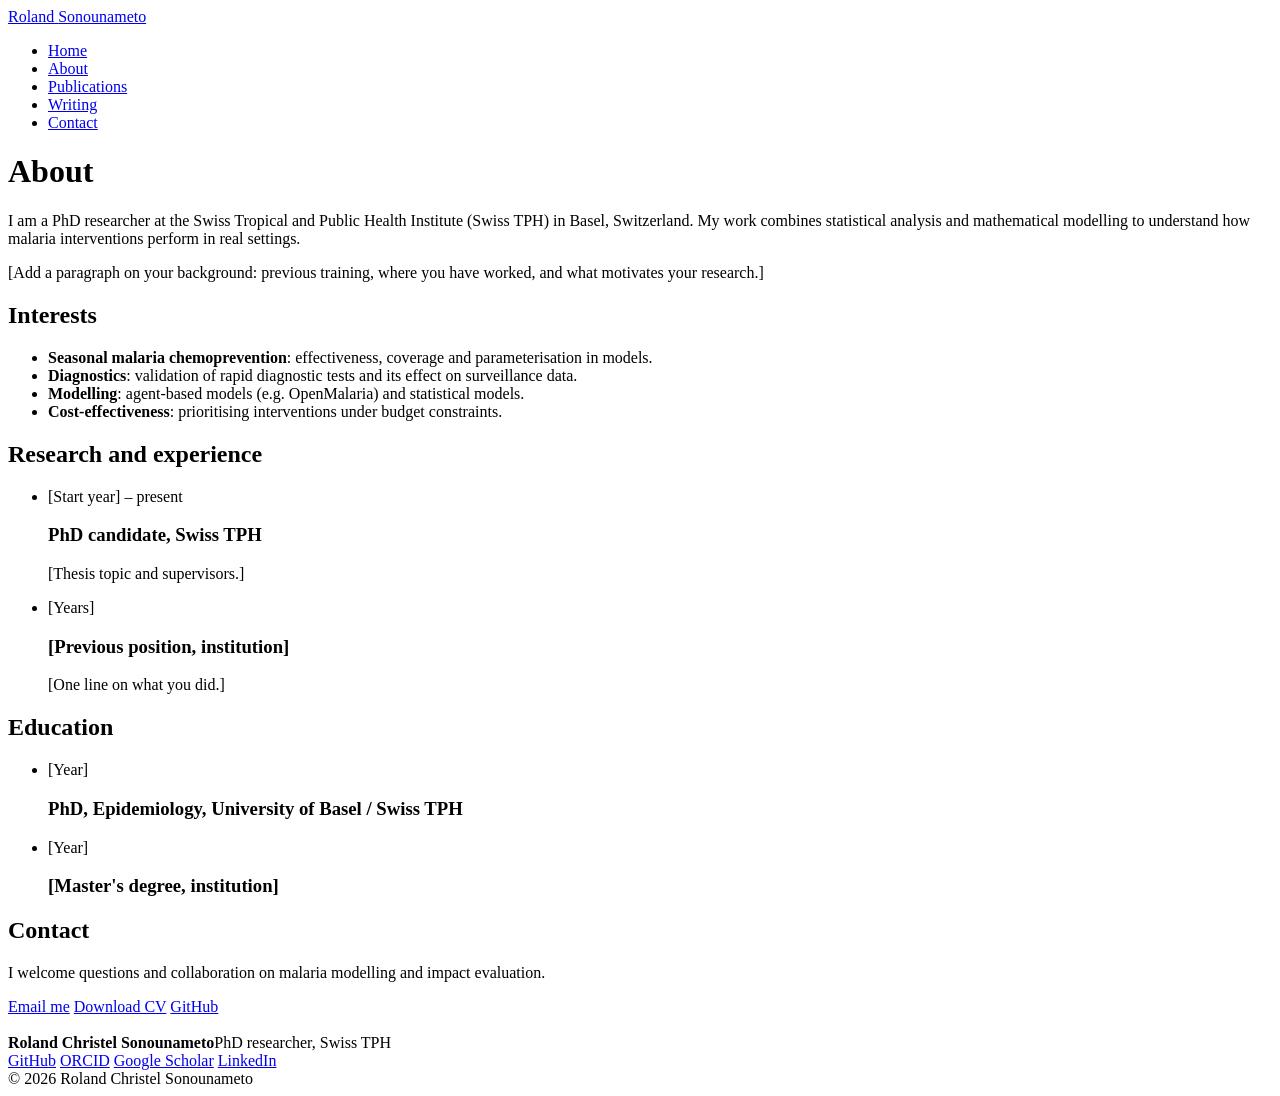
==== about.html @ ac86896c "Add files via upload" ====
<!doctype html>
<html lang="en">
<head>
  <meta charset="utf-8">
  <meta name="viewport" content="width=device-width, initial-scale=1">
  <title>About · Roland Christel Sonounameto</title>
  <link rel="preconnect" href="https://fonts.googleapis.com">
  <link rel="preconnect" href="https://fonts.gstatic.com" crossorigin>
  <link href="https://fonts.googleapis.com/css2?family=Inter:wght@400;500;600&family=Source+Serif+4:wght@600;700&display=swap" rel="stylesheet">
  <link rel="stylesheet" href="assets/style.css">
  <link rel="icon" href="assets/avatar.svg">
</head>
<body>

<header class="site-header">
  <div class="wrap">
    <a class="logo" href="./">Roland <span>Sonounameto</span></a>
    <nav aria-label="Main">
      <ul>
        <li><a href="./">Home</a></li>
        <li><a href="about.html" aria-current="page">About</a></li>
        <li><a href="publications.html">Publications</a></li>
        <li><a href="writing.html">Writing</a></li>
        <li><a href="about.html#contact">Contact</a></li>
      </ul>
    </nav>
  </div>
</header>

<main class="wrap page">
  <h1>About</h1>
  <!-- EDIT: your bio -->
  <p class="lead">I am a PhD researcher at the Swiss Tropical and Public Health Institute (Swiss TPH) in Basel, Switzerland. My work combines statistical analysis and mathematical modelling to understand how malaria interventions perform in real settings.</p>
  <p>[Add a paragraph on your background: previous training, where you have worked, and what motivates your research.]</p>

  <h2>Interests</h2>
  <ul class="bullets">
    <li><strong>Seasonal malaria chemoprevention</strong>: effectiveness, coverage and parameterisation in models.</li>
    <li><strong>Diagnostics</strong>: validation of rapid diagnostic tests and its effect on surveillance data.</li>
    <li><strong>Modelling</strong>: agent-based models (e.g. OpenMalaria) and statistical models.</li>
    <li><strong>Cost-effectiveness</strong>: prioritising interventions under budget constraints.</li>
  </ul>

  <h2>Research and experience</h2>
  <ul class="items">
    <li>
      <div class="meta">[Start year] – present</div>
      <h3>PhD candidate, Swiss TPH</h3>
      <p>[Thesis topic and supervisors.]</p>
    </li>
    <li>
      <div class="meta">[Years]</div>
      <h3>[Previous position, institution]</h3>
      <p>[One line on what you did.]</p>
    </li>
  </ul>

  <h2>Education</h2>
  <ul class="items">
    <li><div class="meta">[Year]</div><h3>PhD, Epidemiology, University of Basel / Swiss TPH</h3></li>
    <li><div class="meta">[Year]</div><h3>[Master's degree, institution]</h3></li>
  </ul>

  <h2 id="contact">Contact</h2>
  <p>I welcome questions and collaboration on malaria modelling and impact evaluation.</p>
  <div class="btn-row">
    <!-- EDIT: put your preferred public email after mailto: -->
    <a class="btn primary" href="mailto:your.email@example.org">Email me</a>
    <!-- EDIT: add your CV as assets/cv.pdf -->
    <a class="btn" href="assets/cv.pdf">Download CV</a>
    <a class="btn" href="https://github.com/rolandsonounameto">GitHub</a>
  </div>
</main>

<footer class="site-footer">
  <div class="wrap">
    <div class="profile-card">
      <img src="assets/avatar.svg" alt="">
      <div><strong>Roland Christel Sonounameto</strong>PhD researcher, Swiss TPH</div>
    </div>
    <div class="social">
      <a href="https://github.com/rolandsonounameto">GitHub</a>
      <a href="#">ORCID</a>
      <a href="#">Google Scholar</a>
      <a href="#">LinkedIn</a>
    </div>
    <div>© 2026 Roland Christel Sonounameto</div>
  </div>
</footer>

</body>
</html>
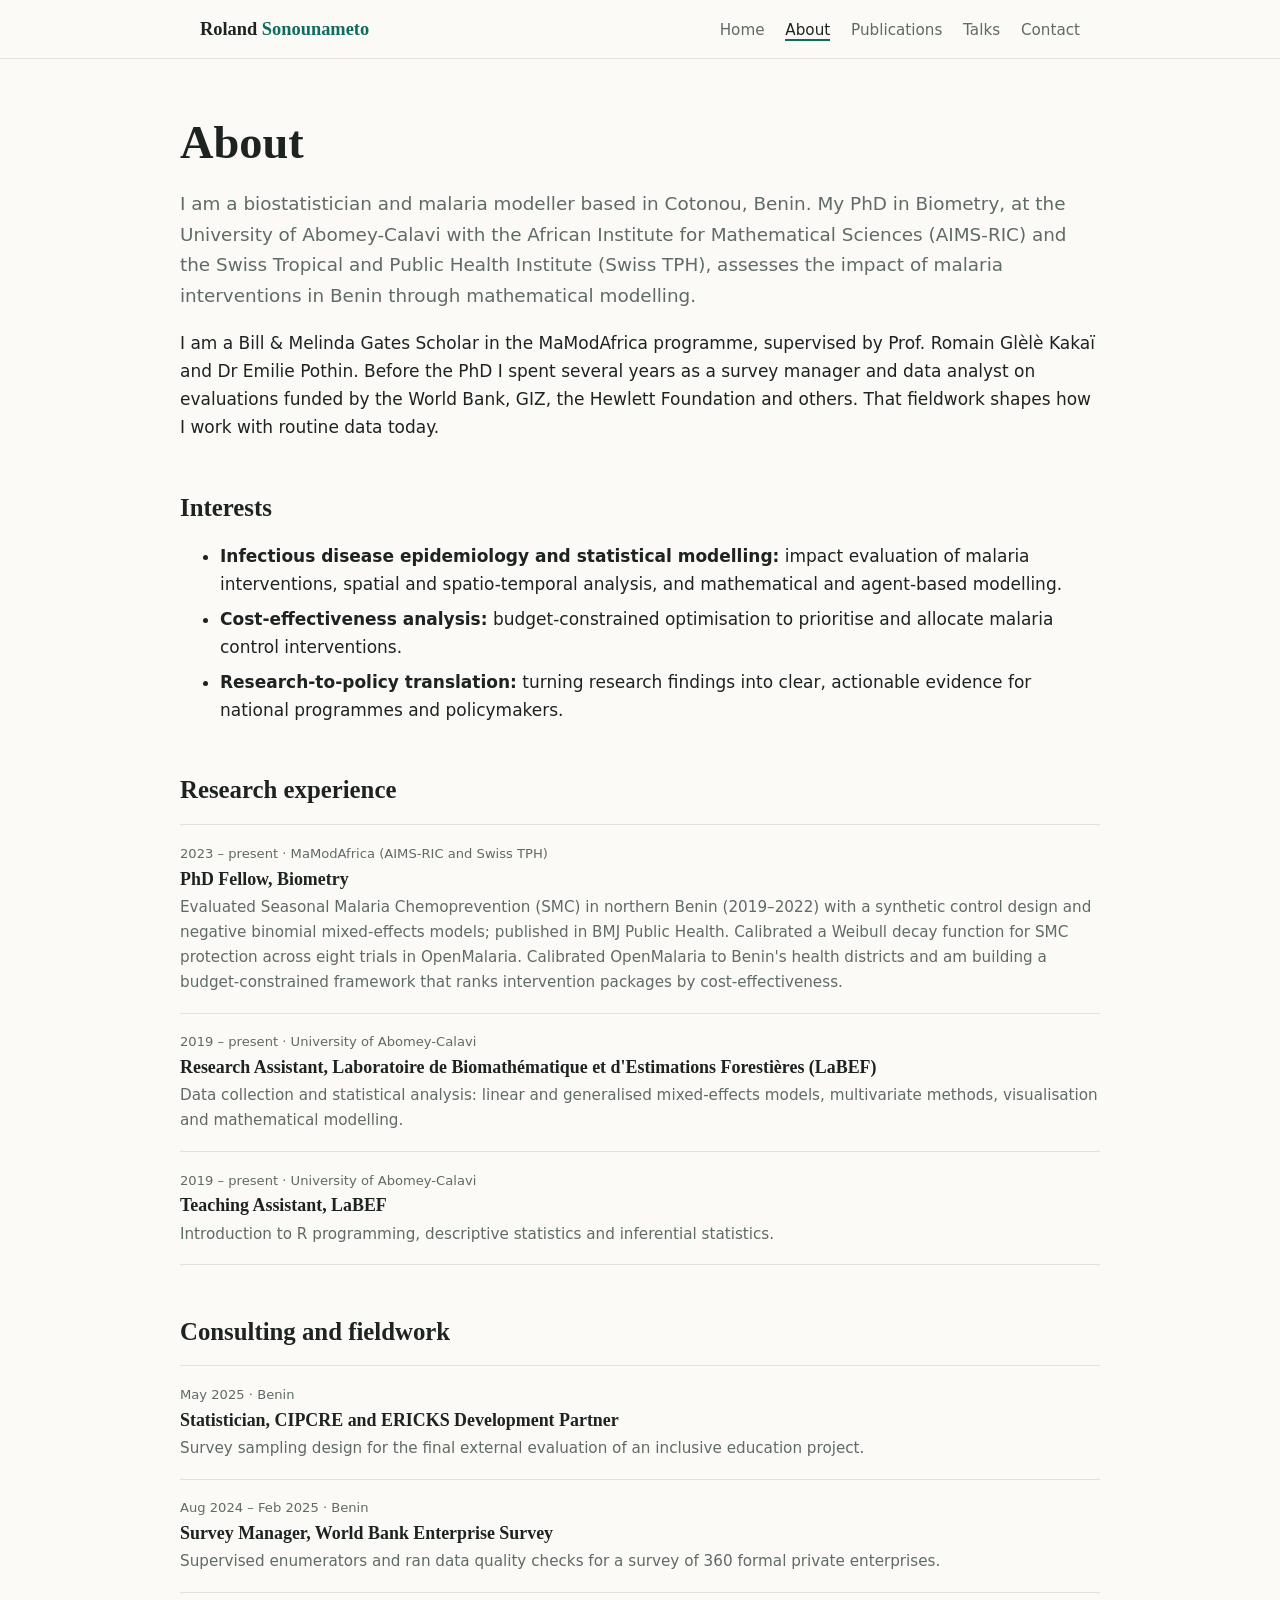
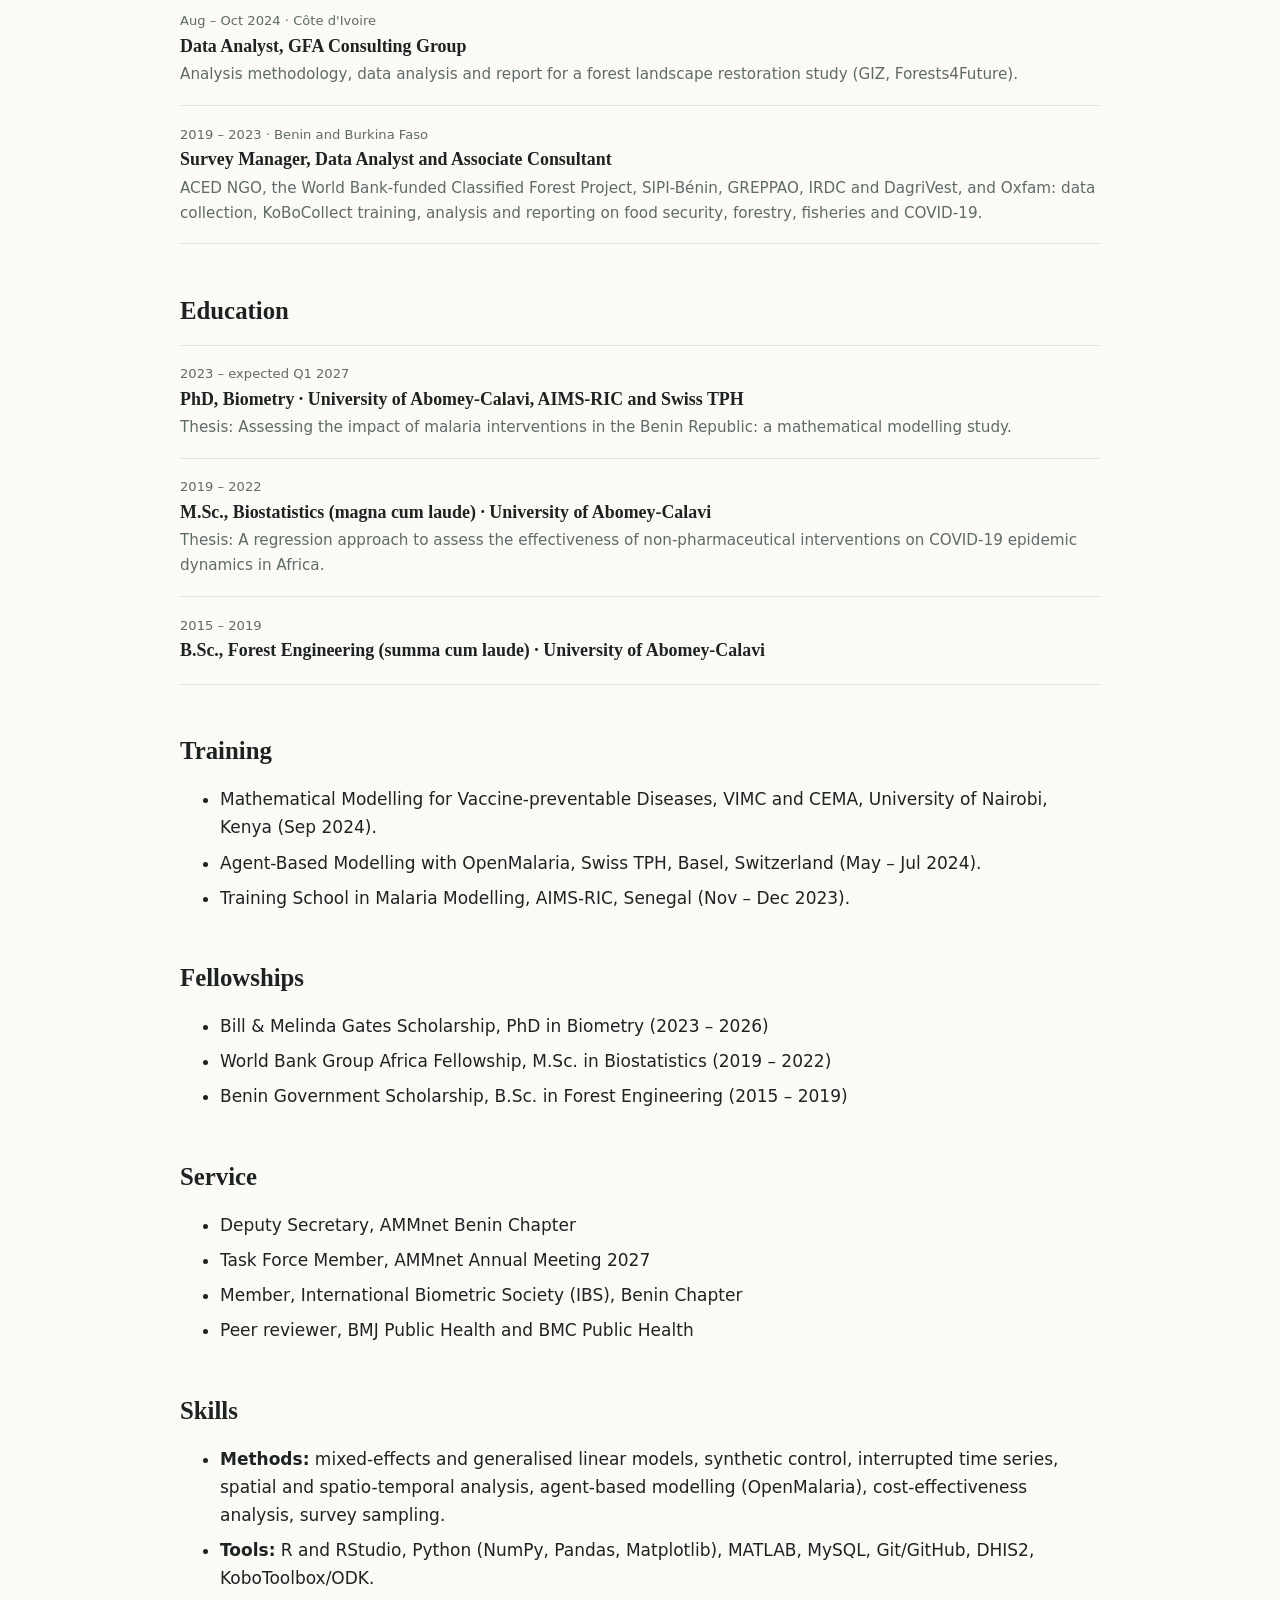
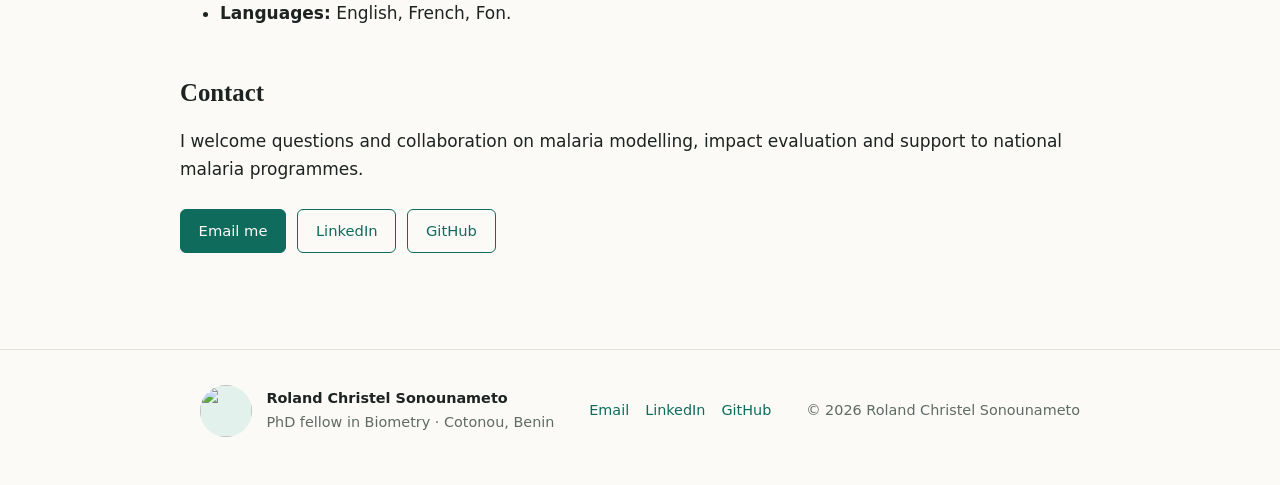
==== commit d883ace2: "Add files via upload" ====
--- a/about.html
+++ b/about.html
@@ -20,7 +20,7 @@
         <li><a href="./">Home</a></li>
         <li><a href="about.html" aria-current="page">About</a></li>
         <li><a href="publications.html">Publications</a></li>
-        <li><a href="writing.html">Writing</a></li>
+        <li><a href="talks.html">Talks</a></li>
         <li><a href="about.html#contact">Contact</a></li>
       </ul>
     </nav>
@@ -29,45 +29,84 @@
 
 <main class="wrap page">
   <h1>About</h1>
-  <!-- EDIT: your bio -->
-  <p class="lead">I am a PhD researcher at the Swiss Tropical and Public Health Institute (Swiss TPH) in Basel, Switzerland. My work combines statistical analysis and mathematical modelling to understand how malaria interventions perform in real settings.</p>
-  <p>[Add a paragraph on your background: previous training, where you have worked, and what motivates your research.]</p>
+  <p class="lead">I am a biostatistician and malaria modeller based in Cotonou, Benin. My PhD in Biometry, at the University of Abomey-Calavi with the African Institute for Mathematical Sciences (AIMS-RIC) and the Swiss Tropical and Public Health Institute (Swiss TPH), assesses the impact of malaria interventions in Benin through mathematical modelling.</p>
+  <p>I am a Bill &amp; Melinda Gates Scholar in the MaModAfrica programme, supervised by Prof. Romain Glèlè Kakaï and Dr Emilie Pothin. Before the PhD I spent several years as a survey manager and data analyst on evaluations funded by the World Bank, GIZ, the Hewlett Foundation and others. That fieldwork shapes how I work with routine data today.</p>
 
   <h2>Interests</h2>
   <ul class="bullets">
-    <li><strong>Seasonal malaria chemoprevention</strong>: effectiveness, coverage and parameterisation in models.</li>
-    <li><strong>Diagnostics</strong>: validation of rapid diagnostic tests and its effect on surveillance data.</li>
-    <li><strong>Modelling</strong>: agent-based models (e.g. OpenMalaria) and statistical models.</li>
-    <li><strong>Cost-effectiveness</strong>: prioritising interventions under budget constraints.</li>
+    <li><strong>Infectious disease epidemiology and statistical modelling:</strong> impact evaluation of malaria interventions, spatial and spatio-temporal analysis, and mathematical and agent-based modelling.</li>
+    <li><strong>Cost-effectiveness analysis:</strong> budget-constrained optimisation to prioritise and allocate malaria control interventions.</li>
+    <li><strong>Research-to-policy translation:</strong> turning research findings into clear, actionable evidence for national programmes and policymakers.</li>
   </ul>
 
-  <h2>Research and experience</h2>
+  <h2>Research experience</h2>
   <ul class="items">
     <li>
-      <div class="meta">[Start year] – present</div>
-      <h3>PhD candidate, Swiss TPH</h3>
-      <p>[Thesis topic and supervisors.]</p>
+      <div class="meta">2023 – present · MaModAfrica (AIMS-RIC and Swiss TPH)</div>
+      <h3>PhD Fellow, Biometry</h3>
+      <p>Evaluated Seasonal Malaria Chemoprevention (SMC) in northern Benin (2019–2022) with a synthetic control design and negative binomial mixed-effects models; published in BMJ Public Health. Calibrated a Weibull decay function for SMC protection across eight trials in OpenMalaria. Calibrated OpenMalaria to Benin's health districts and am building a budget-constrained framework that ranks intervention packages by cost-effectiveness.</p>
     </li>
     <li>
-      <div class="meta">[Years]</div>
-      <h3>[Previous position, institution]</h3>
-      <p>[One line on what you did.]</p>
+      <div class="meta">2019 – present · University of Abomey-Calavi</div>
+      <h3>Research Assistant, Laboratoire de Biomathématique et d'Estimations Forestières (LaBEF)</h3>
+      <p>Data collection and statistical analysis: linear and generalised mixed-effects models, multivariate methods, visualisation and mathematical modelling.</p>
     </li>
+    <li>
+      <div class="meta">2019 – present · University of Abomey-Calavi</div>
+      <h3>Teaching Assistant, LaBEF</h3>
+      <p>Introduction to R programming, descriptive statistics and inferential statistics.</p>
+    </li>
+  </ul>
+
+  <h2>Consulting and fieldwork</h2>
+  <ul class="items">
+    <li><div class="meta">May 2025 · Benin</div><h3>Statistician, CIPCRE and ERICKS Development Partner</h3><p>Survey sampling design for the final external evaluation of an inclusive education project.</p></li>
+    <li><div class="meta">Aug 2024 – Feb 2025 · Benin</div><h3>Survey Manager, World Bank Enterprise Survey</h3><p>Supervised enumerators and ran data quality checks for a survey of 360 formal private enterprises.</p></li>
+    <li><div class="meta">Aug – Oct 2024 · Côte d'Ivoire</div><h3>Data Analyst, GFA Consulting Group</h3><p>Analysis methodology, data analysis and report for a forest landscape restoration study (GIZ, Forests4Future).</p></li>
+    <li><div class="meta">2019 – 2023 · Benin and Burkina Faso</div><h3>Survey Manager, Data Analyst and Associate Consultant</h3><p>ACED NGO, the World Bank-funded Classified Forest Project, SIPI-Bénin, GREPPAO, IRDC and DagriVest, and Oxfam: data collection, KoBoCollect training, analysis and reporting on food security, forestry, fisheries and COVID-19.</p></li>
   </ul>
 
   <h2>Education</h2>
   <ul class="items">
-    <li><div class="meta">[Year]</div><h3>PhD, Epidemiology, University of Basel / Swiss TPH</h3></li>
-    <li><div class="meta">[Year]</div><h3>[Master's degree, institution]</h3></li>
+    <li><div class="meta">2023 – expected Q1 2027</div><h3>PhD, Biometry · University of Abomey-Calavi, AIMS-RIC and Swiss TPH</h3><p>Thesis: Assessing the impact of malaria interventions in the Benin Republic: a mathematical modelling study.</p></li>
+    <li><div class="meta">2019 – 2022</div><h3>M.Sc., Biostatistics (magna cum laude) · University of Abomey-Calavi</h3><p>Thesis: A regression approach to assess the effectiveness of non-pharmaceutical interventions on COVID-19 epidemic dynamics in Africa.</p></li>
+    <li><div class="meta">2015 – 2019</div><h3>B.Sc., Forest Engineering (summa cum laude) · University of Abomey-Calavi</h3></li>
+  </ul>
+
+  <h2>Training</h2>
+  <ul class="bullets">
+    <li>Mathematical Modelling for Vaccine-preventable Diseases, VIMC and CEMA, University of Nairobi, Kenya (Sep 2024).</li>
+    <li>Agent-Based Modelling with OpenMalaria, Swiss TPH, Basel, Switzerland (May – Jul 2024).</li>
+    <li>Training School in Malaria Modelling, AIMS-RIC, Senegal (Nov – Dec 2023).</li>
+  </ul>
+
+  <h2>Fellowships</h2>
+  <ul class="bullets">
+    <li>Bill &amp; Melinda Gates Scholarship, PhD in Biometry (2023 – 2026)</li>
+    <li>World Bank Group Africa Fellowship, M.Sc. in Biostatistics (2019 – 2022)</li>
+    <li>Benin Government Scholarship, B.Sc. in Forest Engineering (2015 – 2019)</li>
+  </ul>
+
+  <h2>Service</h2>
+  <ul class="bullets">
+    <li>Deputy Secretary, AMMnet Benin Chapter</li>
+    <li>Task Force Member, AMMnet Annual Meeting 2027</li>
+    <li>Member, International Biometric Society (IBS), Benin Chapter</li>
+    <li>Peer reviewer, BMJ Public Health and BMC Public Health</li>
+  </ul>
+
+  <h2>Skills</h2>
+  <ul class="bullets">
+    <li><strong>Methods:</strong> mixed-effects and generalised linear models, synthetic control, interrupted time series, spatial and spatio-temporal analysis, agent-based modelling (OpenMalaria), cost-effectiveness analysis, survey sampling.</li>
+    <li><strong>Tools:</strong> R and RStudio, Python (NumPy, Pandas, Matplotlib), MATLAB, MySQL, Git/GitHub, DHIS2, KoboToolbox/ODK.</li>
+    <li><strong>Languages:</strong> English, French, Fon.</li>
   </ul>
 
   <h2 id="contact">Contact</h2>
-  <p>I welcome questions and collaboration on malaria modelling and impact evaluation.</p>
+  <p>I welcome questions and collaboration on malaria modelling, impact evaluation and support to national malaria programmes.</p>
   <div class="btn-row">
-    <!-- EDIT: put your preferred public email after mailto: -->
-    <a class="btn primary" href="mailto:your.email@example.org">Email me</a>
-    <!-- EDIT: add your CV as assets/cv.pdf -->
-    <a class="btn" href="assets/cv.pdf">Download CV</a>
+    <a class="btn primary" href="mailto:roland.sonounameto@outlook.com">Email me</a>
+    <a class="btn" href="https://www.linkedin.com/in/rolandsonounameto/">LinkedIn</a>
     <a class="btn" href="https://github.com/rolandsonounameto">GitHub</a>
   </div>
 </main>
@@ -75,14 +114,13 @@
 <footer class="site-footer">
   <div class="wrap">
     <div class="profile-card">
-      <img src="assets/avatar.svg" alt="">
-      <div><strong>Roland Christel Sonounameto</strong>PhD researcher, Swiss TPH</div>
+      <img src="assets/photo.jpg" alt="">
+      <div><strong>Roland Christel Sonounameto</strong>PhD fellow in Biometry · Cotonou, Benin</div>
     </div>
     <div class="social">
+      <a href="mailto:roland.sonounameto@outlook.com">Email</a>
+      <a href="https://www.linkedin.com/in/rolandsonounameto/">LinkedIn</a>
       <a href="https://github.com/rolandsonounameto">GitHub</a>
-      <a href="#">ORCID</a>
-      <a href="#">Google Scholar</a>
-      <a href="#">LinkedIn</a>
     </div>
     <div>© 2026 Roland Christel Sonounameto</div>
   </div>
--- a/assets/style.css
+++ b/assets/style.css
@@ -0,0 +1,120 @@
+/* ---------- Tokens ---------- */
+:root {
+  --bg: #fbfaf7;
+  --surface: #ffffff;
+  --text: #1d2321;
+  --muted: #5f6b66;
+  --line: #e4e1da;
+  --accent: #0f6b5c;      /* deep teal */
+  --accent-soft: #e3f1ed;
+  --max: 920px;
+  --serif: "Source Serif 4", Georgia, serif;
+  --sans: "Inter", system-ui, -apple-system, "Segoe UI", sans-serif;
+}
+@media (prefers-color-scheme: dark) {
+  :root {
+    --bg: #141816;
+    --surface: #1b201e;
+    --text: #e9ece9;
+    --muted: #a3ada8;
+    --line: #2c3330;
+    --accent: #5fc4ad;
+    --accent-soft: #1f3530;
+  }
+}
+
+/* ---------- Base ---------- */
+* { box-sizing: border-box; }
+html { -webkit-text-size-adjust: 100%; }
+body {
+  margin: 0;
+  background: var(--bg);
+  color: var(--text);
+  font: 17px/1.65 var(--sans);
+}
+a { color: var(--accent); text-decoration: none; }
+a:hover { text-decoration: underline; }
+img { max-width: 100%; display: block; }
+h1, h2, h3 { font-family: var(--serif); line-height: 1.2; font-weight: 600; }
+h1 { font-size: clamp(2rem, 5vw, 2.9rem); margin: 0 0 .6rem; }
+h2 { font-size: 1.55rem; margin: 3.2rem 0 1.2rem; }
+h3 { font-size: 1.12rem; margin: 0 0 .3rem; }
+.wrap { max-width: var(--max); margin: 0 auto; padding: 0 20px; }
+
+/* ---------- Header / nav ---------- */
+.site-header {
+  border-bottom: 1px solid var(--line);
+  background: var(--bg);
+  position: sticky; top: 0; z-index: 10;
+}
+.site-header .wrap {
+  display: flex; align-items: center; justify-content: space-between;
+  gap: 1rem; flex-wrap: wrap; padding-top: 14px; padding-bottom: 14px;
+}
+.logo { font-family: var(--serif); font-weight: 700; font-size: 1.15rem; color: var(--text); }
+.logo span { color: var(--accent); }
+nav ul { list-style: none; display: flex; flex-wrap: wrap; gap: .2rem 1.3rem; margin: 0; padding: 0; }
+nav a { color: var(--muted); font-size: .95rem; }
+nav a:hover, nav a[aria-current="page"] { color: var(--text); text-decoration: none; }
+nav a[aria-current="page"] { border-bottom: 2px solid var(--accent); }
+
+/* ---------- Hero ---------- */
+.hero { padding: 4.5rem 0 1rem; display: grid; grid-template-columns: 1fr 180px; gap: 2.5rem; align-items: center; }
+.hero .tagline { font-size: 1.2rem; color: var(--muted); max-width: 38rem; margin: 0; }
+.avatar {
+  width: 180px; height: 180px; border-radius: 50%; object-fit: cover;
+  background: var(--accent-soft); border: 1px solid var(--line);
+}
+.eyebrow { text-transform: uppercase; letter-spacing: .12em; font-size: .78rem; color: var(--accent); font-weight: 600; margin: 0 0 .8rem; }
+.btn-row { display: flex; flex-wrap: wrap; gap: .7rem; margin-top: 1.6rem; }
+.btn {
+  display: inline-block; padding: .55rem 1.1rem; border-radius: 6px;
+  border: 1px solid var(--accent); font-size: .92rem; font-weight: 500;
+}
+.btn.primary { background: var(--accent); color: var(--bg); }
+.btn:hover { text-decoration: none; opacity: .88; }
+
+/* ---------- Numbered items ---------- */
+.numbered { display: grid; grid-template-columns: repeat(auto-fit, minmax(190px, 1fr)); gap: 1.2rem; padding: 0; margin: 0; list-style: none; }
+.numbered li { border-top: 2px solid var(--text); padding-top: .9rem; }
+.numbered .num { font-family: var(--serif); color: var(--accent); font-size: 1.1rem; font-weight: 700; display: block; margin-bottom: .3rem; }
+.numbered p { margin: .2rem 0 0; color: var(--muted); font-size: .95rem; }
+
+/* ---------- Lists of items (papers, posts, projects) ---------- */
+.items { list-style: none; padding: 0; margin: 0; }
+.items li { padding: 1.1rem 0; border-bottom: 1px solid var(--line); }
+.items li:first-child { border-top: 1px solid var(--line); }
+.meta { font-size: .82rem; color: var(--muted); margin-bottom: .25rem; }
+.tag {
+  display: inline-block; background: var(--accent-soft); color: var(--accent);
+  font-size: .74rem; font-weight: 600; padding: .1rem .5rem; border-radius: 4px; margin-right: .4rem;
+}
+.items p { margin: .3rem 0 0; color: var(--muted); font-size: .95rem; }
+.more { display: inline-block; margin-top: 1rem; font-weight: 500; }
+
+/* ---------- Prose pages ---------- */
+.page { padding: 3.5rem 0 1rem; }
+.page .lead { font-size: 1.15rem; color: var(--muted); }
+.page ul.bullets li { margin-bottom: .45rem; }
+.filters { display: flex; flex-wrap: wrap; gap: .5rem; margin: 1rem 0 1.5rem; }
+.filters button {
+  font: inherit; font-size: .88rem; cursor: pointer; background: transparent; color: var(--muted);
+  border: 1px solid var(--line); border-radius: 99px; padding: .3rem .9rem;
+}
+.filters button.active { background: var(--text); color: var(--bg); border-color: var(--text); }
+
+/* ---------- Footer ---------- */
+.site-footer { margin-top: 5rem; border-top: 1px solid var(--line); padding: 2.2rem 0 3rem; font-size: .9rem; color: var(--muted); }
+.site-footer .wrap { display: flex; flex-wrap: wrap; justify-content: space-between; gap: 1.5rem; align-items: center; }
+.profile-card { display: flex; gap: .9rem; align-items: center; }
+.profile-card img { width: 52px; height: 52px; border-radius: 50%; object-fit: cover; background: var(--accent-soft); }
+.profile-card strong { color: var(--text); display: block; }
+.social { display: flex; gap: 1rem; flex-wrap: wrap; }
+
+/* ---------- Mobile ---------- */
+@media (max-width: 640px) {
+  body { font-size: 16px; }
+  .hero { grid-template-columns: 1fr; padding-top: 2.5rem; gap: 1.5rem; }
+  .hero .avatar { order: -1; width: 120px; height: 120px; }
+  .site-header { position: static; }
+}
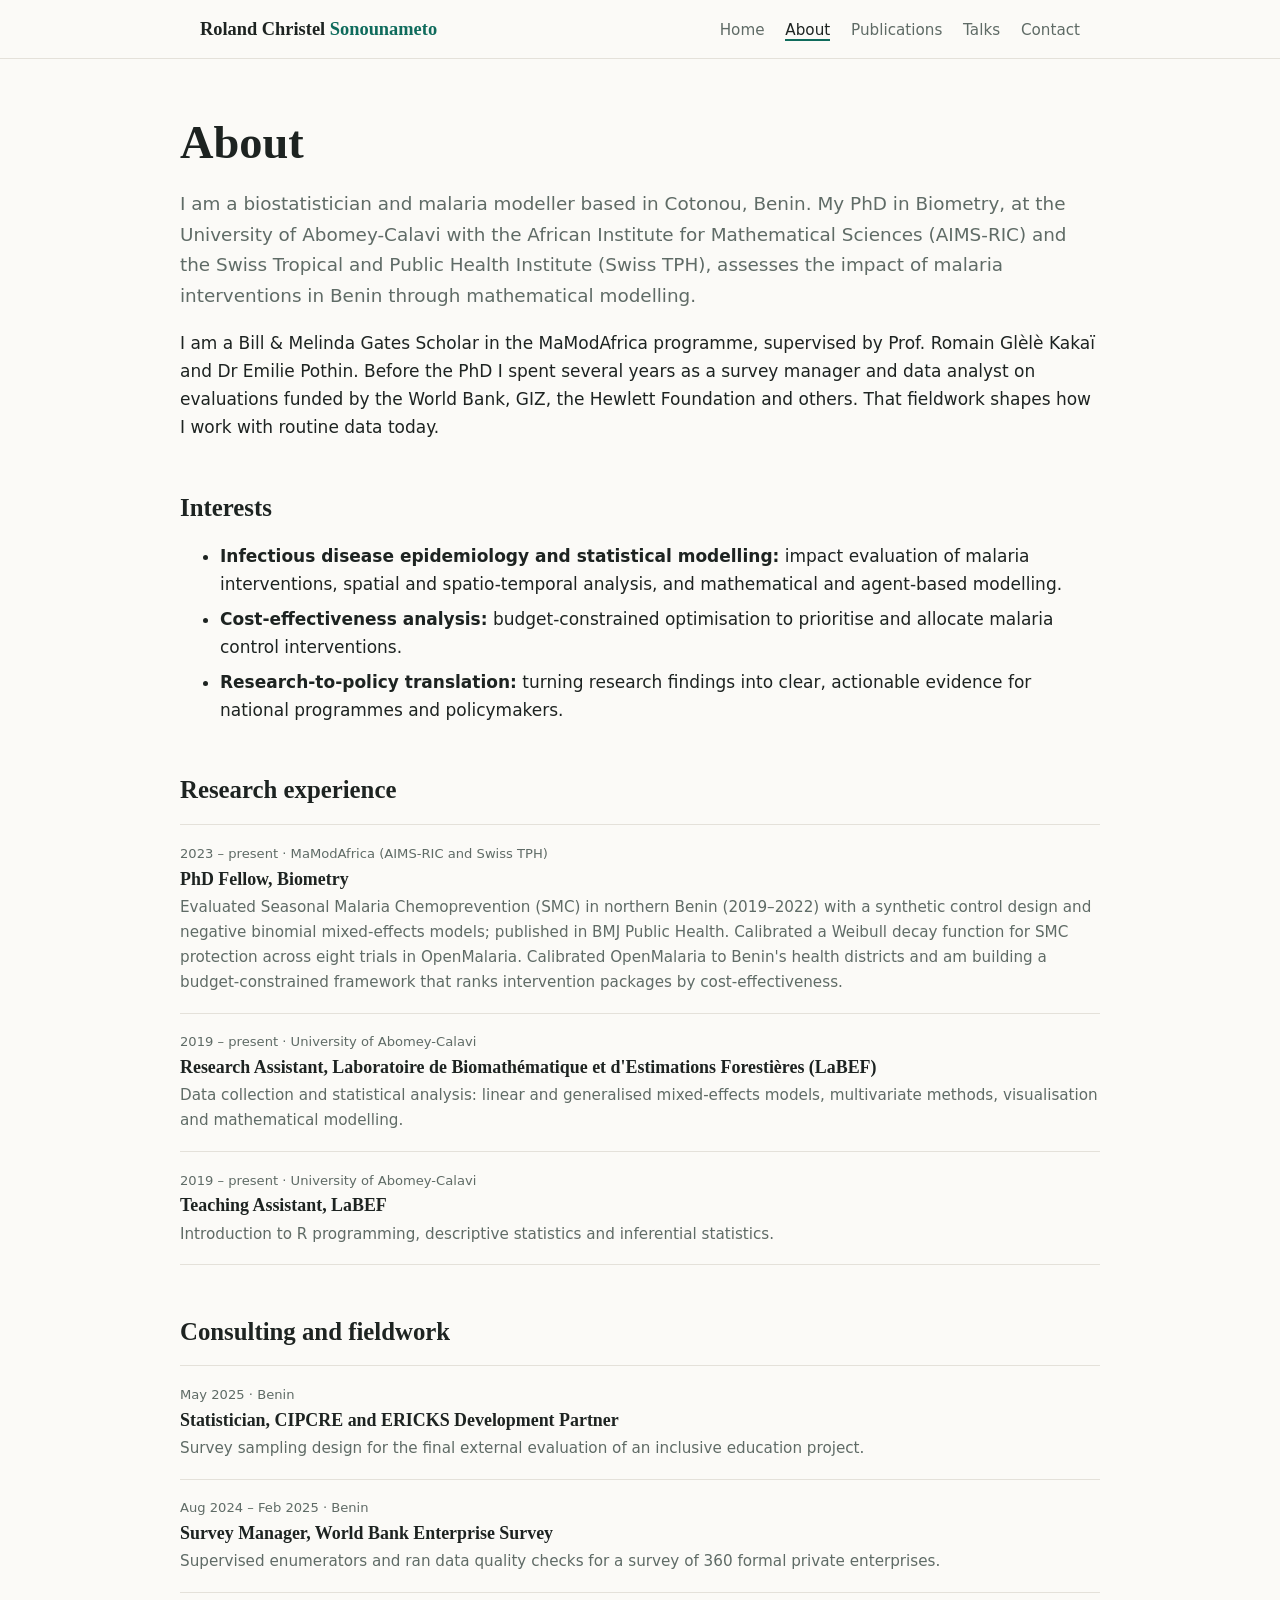
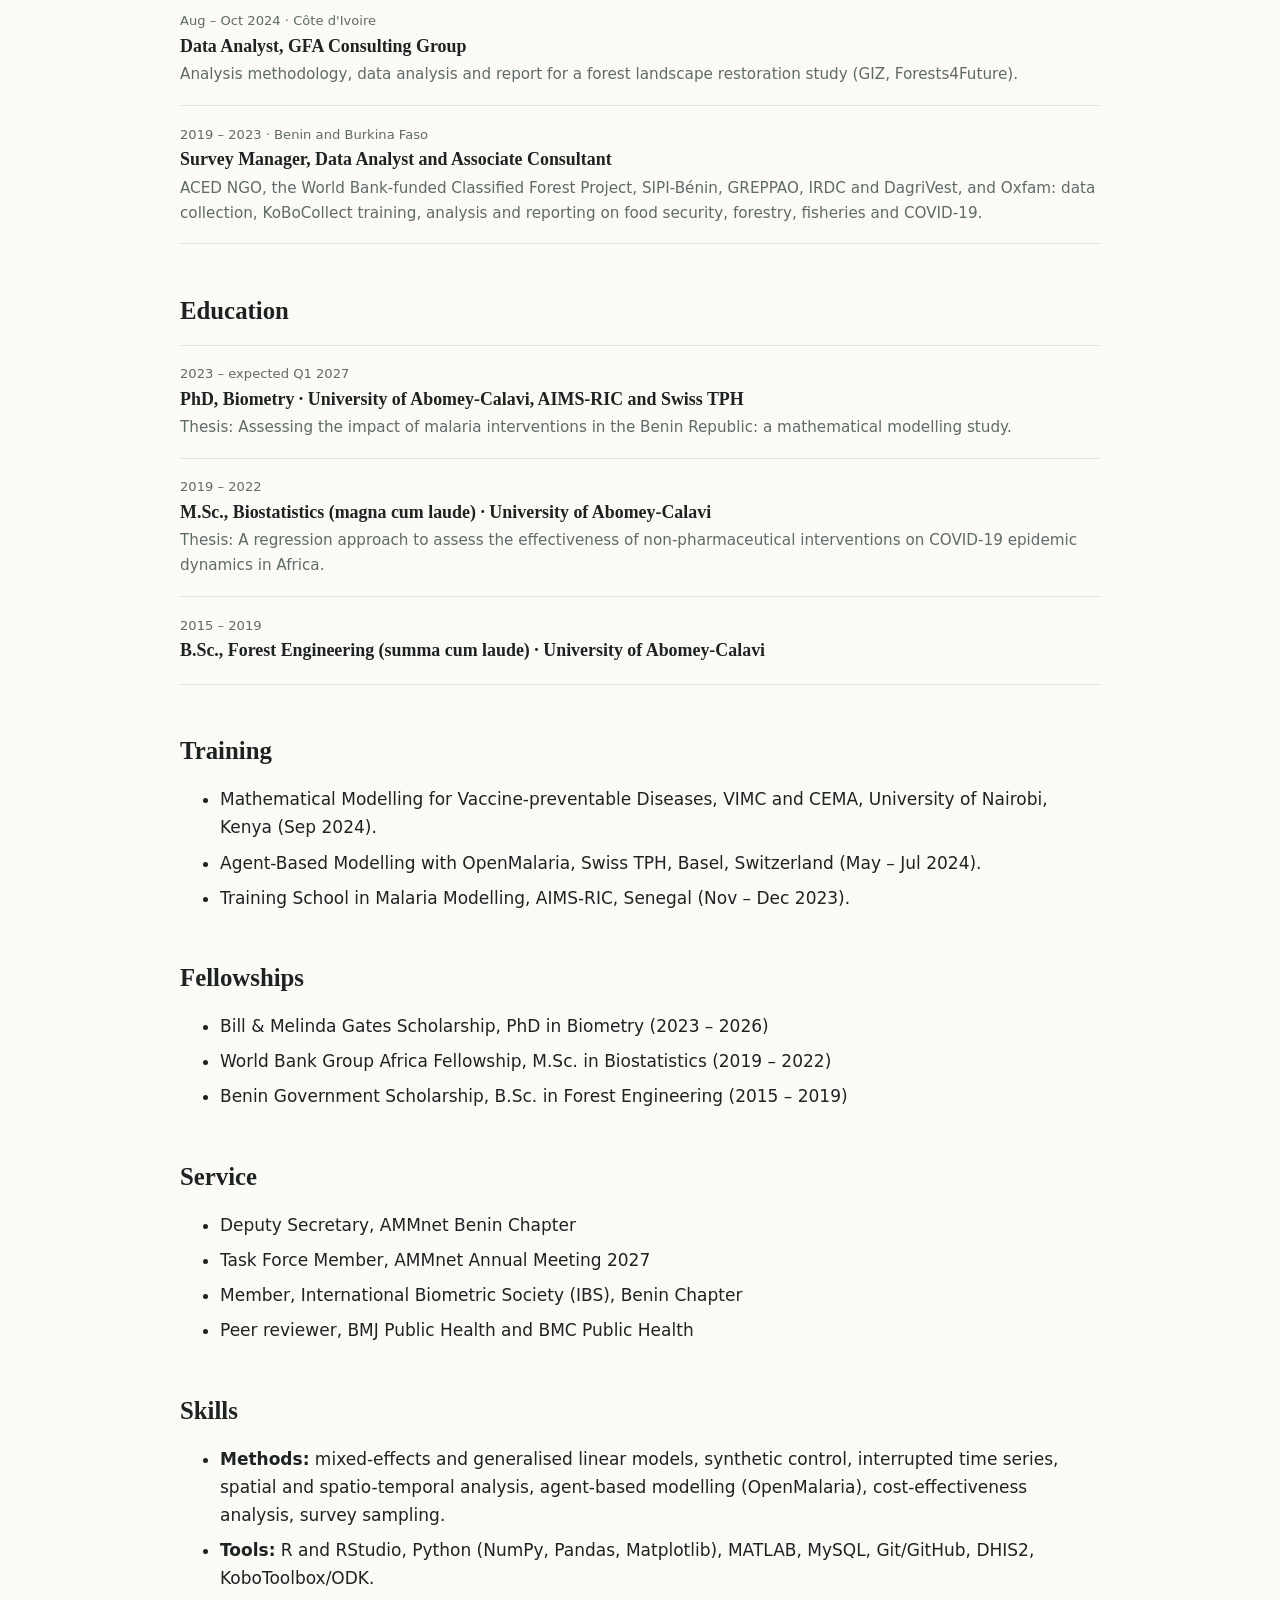
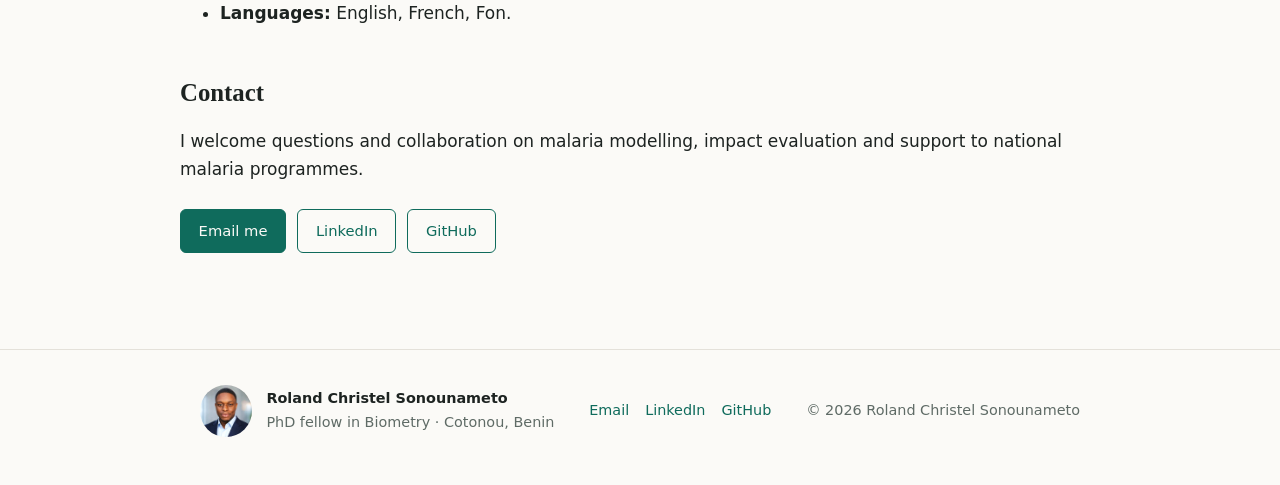
==== commit 0cb7cc2f: "Update about.html" ====
--- a/about.html
+++ b/about.html
@@ -14,7 +14,7 @@
 
 <header class="site-header">
   <div class="wrap">
-    <a class="logo" href="./">Roland <span>Sonounameto</span></a>
+    <a class="logo" href="./">Roland Christel <span>Sonounameto</span></a>
     <nav aria-label="Main">
       <ul>
         <li><a href="./">Home</a></li>
